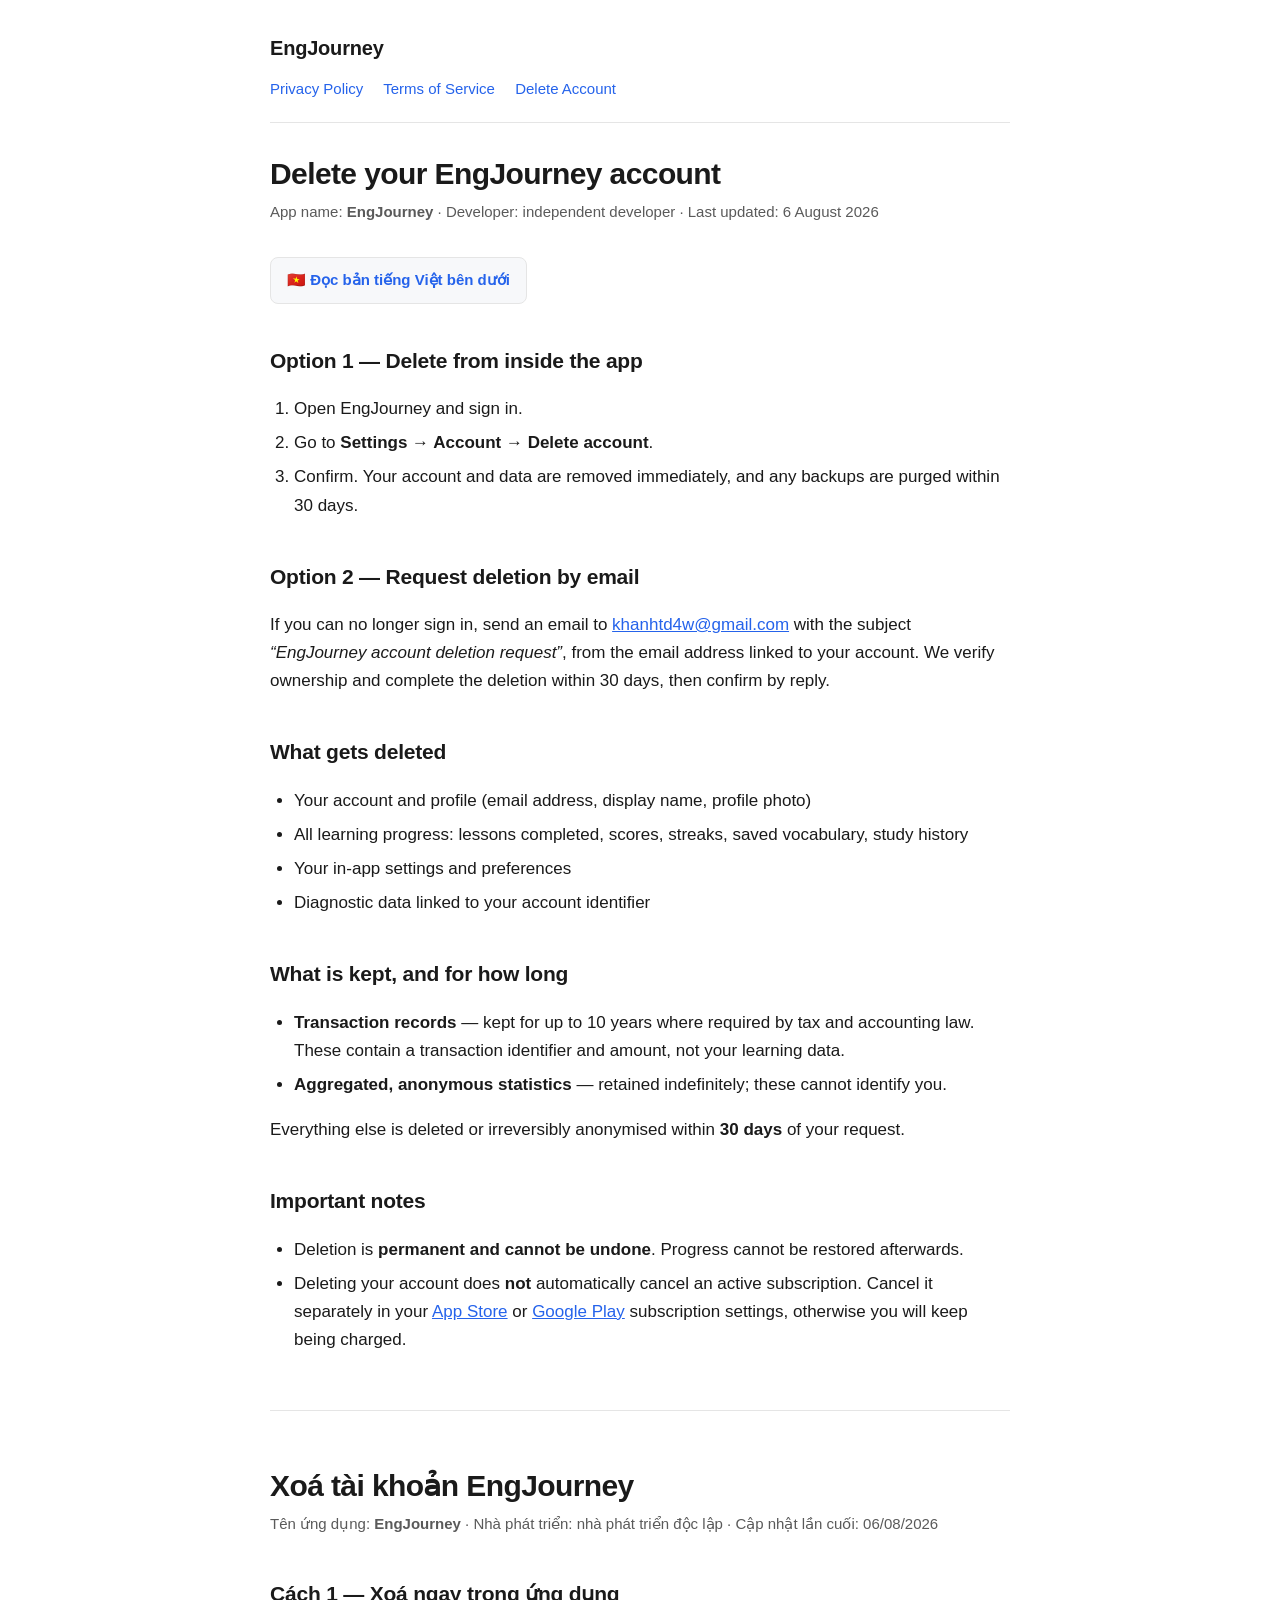
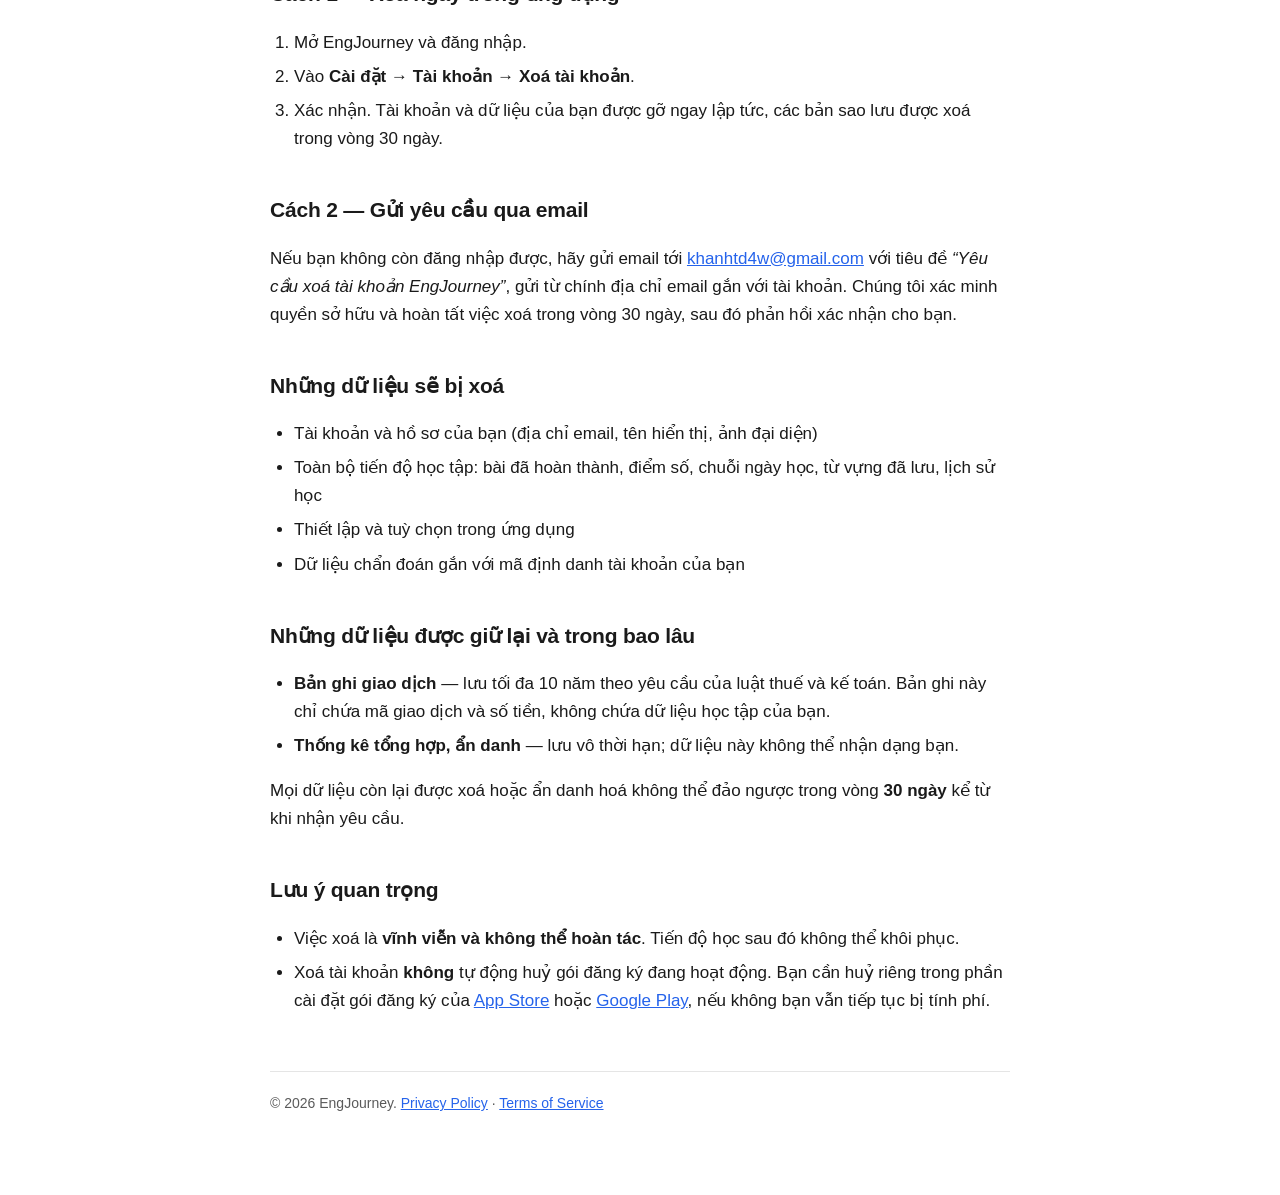
==== delete-account.html @ 6adb0920 "Add EngJourney legal pages (privacy, terms, account deletion)" ====
<!DOCTYPE html>
<html lang="en">
<head>
<meta charset="utf-8">
<meta name="viewport" content="width=device-width, initial-scale=1">
<title>Delete Your Account — EngJourney</title>
<link rel="stylesheet" href="style.css">
</head>
<body>
<div class="wrap">

<header>
  <a class="brand" href="index.html">EngJourney</a>
  <nav>
    <a href="privacy.html">Privacy Policy</a>
    <a href="terms.html">Terms of Service</a>
    <a href="delete-account.html">Delete Account</a>
  </nav>
</header>

<h1>Delete your EngJourney account</h1>
<p class="meta">App name: <strong>EngJourney</strong> &middot; Developer: independent developer &middot; Last updated: 6 August 2026</p>

<div class="lang-switch">🇻🇳 <a href="#vi">Đọc bản tiếng Việt bên dưới</a></div>

<h2>Option 1 — Delete from inside the app</h2>
<ol>
  <li>Open EngJourney and sign in.</li>
  <li>Go to <strong>Settings → Account → Delete account</strong>.</li>
  <li>Confirm. Your account and data are removed immediately, and any backups are purged within 30 days.</li>
</ol>

<h2>Option 2 — Request deletion by email</h2>
<p>If you can no longer sign in, send an email to <a href="mailto:khanhtd4w@gmail.com?subject=EngJourney%20account%20deletion%20request">khanhtd4w@gmail.com</a> with the subject <em>“EngJourney account deletion request”</em>, from the email address linked to your account. We verify ownership and complete the deletion within 30 days, then confirm by reply.</p>

<h2>What gets deleted</h2>
<ul>
  <li>Your account and profile (email address, display name, profile photo)</li>
  <li>All learning progress: lessons completed, scores, streaks, saved vocabulary, study history</li>
  <li>Your in-app settings and preferences</li>
  <li>Diagnostic data linked to your account identifier</li>
</ul>

<h2>What is kept, and for how long</h2>
<ul>
  <li><strong>Transaction records</strong> — kept for up to 10 years where required by tax and accounting law. These contain a transaction identifier and amount, not your learning data.</li>
  <li><strong>Aggregated, anonymous statistics</strong> — retained indefinitely; these cannot identify you.</li>
</ul>
<p>Everything else is deleted or irreversibly anonymised within <strong>30 days</strong> of your request.</p>

<h2>Important notes</h2>
<ul>
  <li>Deletion is <strong>permanent and cannot be undone</strong>. Progress cannot be restored afterwards.</li>
  <li>Deleting your account does <strong>not</strong> automatically cancel an active subscription. Cancel it separately in your <a href="https://support.apple.com/en-us/HT202039" target="_blank" rel="noopener">App Store</a> or <a href="https://support.google.com/googleplay/answer/7018481" target="_blank" rel="noopener">Google Play</a> subscription settings, otherwise you will keep being charged.</li>
</ul>

<hr>

<h1 id="vi">Xoá tài khoản EngJourney</h1>
<p class="meta">Tên ứng dụng: <strong>EngJourney</strong> &middot; Nhà phát triển: nhà phát triển độc lập &middot; Cập nhật lần cuối: 06/08/2026</p>

<h2>Cách 1 — Xoá ngay trong ứng dụng</h2>
<ol>
  <li>Mở EngJourney và đăng nhập.</li>
  <li>Vào <strong>Cài đặt → Tài khoản → Xoá tài khoản</strong>.</li>
  <li>Xác nhận. Tài khoản và dữ liệu của bạn được gỡ ngay lập tức, các bản sao lưu được xoá trong vòng 30 ngày.</li>
</ol>

<h2>Cách 2 — Gửi yêu cầu qua email</h2>
<p>Nếu bạn không còn đăng nhập được, hãy gửi email tới <a href="mailto:khanhtd4w@gmail.com?subject=Yeu%20cau%20xoa%20tai%20khoan%20EngJourney">khanhtd4w@gmail.com</a> với tiêu đề <em>“Yêu cầu xoá tài khoản EngJourney”</em>, gửi từ chính địa chỉ email gắn với tài khoản. Chúng tôi xác minh quyền sở hữu và hoàn tất việc xoá trong vòng 30 ngày, sau đó phản hồi xác nhận cho bạn.</p>

<h2>Những dữ liệu sẽ bị xoá</h2>
<ul>
  <li>Tài khoản và hồ sơ của bạn (địa chỉ email, tên hiển thị, ảnh đại diện)</li>
  <li>Toàn bộ tiến độ học tập: bài đã hoàn thành, điểm số, chuỗi ngày học, từ vựng đã lưu, lịch sử học</li>
  <li>Thiết lập và tuỳ chọn trong ứng dụng</li>
  <li>Dữ liệu chẩn đoán gắn với mã định danh tài khoản của bạn</li>
</ul>

<h2>Những dữ liệu được giữ lại và trong bao lâu</h2>
<ul>
  <li><strong>Bản ghi giao dịch</strong> — lưu tối đa 10 năm theo yêu cầu của luật thuế và kế toán. Bản ghi này chỉ chứa mã giao dịch và số tiền, không chứa dữ liệu học tập của bạn.</li>
  <li><strong>Thống kê tổng hợp, ẩn danh</strong> — lưu vô thời hạn; dữ liệu này không thể nhận dạng bạn.</li>
</ul>
<p>Mọi dữ liệu còn lại được xoá hoặc ẩn danh hoá không thể đảo ngược trong vòng <strong>30 ngày</strong> kể từ khi nhận yêu cầu.</p>

<h2>Lưu ý quan trọng</h2>
<ul>
  <li>Việc xoá là <strong>vĩnh viễn và không thể hoàn tác</strong>. Tiến độ học sau đó không thể khôi phục.</li>
  <li>Xoá tài khoản <strong>không</strong> tự động huỷ gói đăng ký đang hoạt động. Bạn cần huỷ riêng trong phần cài đặt gói đăng ký của <a href="https://support.apple.com/vi-vn/HT202039" target="_blank" rel="noopener">App Store</a> hoặc <a href="https://support.google.com/googleplay/answer/7018481?hl=vi" target="_blank" rel="noopener">Google Play</a>, nếu không bạn vẫn tiếp tục bị tính phí.</li>
</ul>

<footer>
  © 2026 EngJourney. <a href="privacy.html">Privacy Policy</a> · <a href="terms.html">Terms of Service</a>
</footer>

</div>
</body>
</html>
---- style.css ----
:root {
  --bg: #ffffff;
  --fg: #1a1a1a;
  --muted: #5a5a5a;
  --accent: #2563eb;
  --border: #e5e5e5;
  --card: #f7f8fa;
}

@media (prefers-color-scheme: dark) {
  :root {
    --bg: #121316;
    --fg: #e8e8ea;
    --muted: #a0a0a8;
    --accent: #7aa2f7;
    --border: #2a2c31;
    --card: #1a1c20;
  }
}

* { box-sizing: border-box; }

body {
  margin: 0;
  padding: 0;
  background: var(--bg);
  color: var(--fg);
  font-family: -apple-system, BlinkMacSystemFont, "Segoe UI", Roboto, "Helvetica Neue", Arial, sans-serif;
  line-height: 1.65;
  font-size: 17px;
  -webkit-text-size-adjust: 100%;
}

.wrap {
  max-width: 780px;
  margin: 0 auto;
  padding: 32px 20px 80px;
}

header {
  border-bottom: 1px solid var(--border);
  padding-bottom: 20px;
  margin-bottom: 32px;
}

.brand {
  font-weight: 700;
  font-size: 20px;
  letter-spacing: -0.01em;
  text-decoration: none;
  color: var(--fg);
}

nav {
  margin-top: 12px;
  font-size: 15px;
}

nav a {
  color: var(--accent);
  text-decoration: none;
  margin-right: 16px;
}

nav a:hover { text-decoration: underline; }

h1 {
  font-size: 30px;
  line-height: 1.25;
  letter-spacing: -0.02em;
  margin: 0 0 8px;
}

h2 {
  font-size: 21px;
  margin: 40px 0 12px;
  letter-spacing: -0.01em;
}

h3 {
  font-size: 17px;
  margin: 24px 0 8px;
}

.meta {
  color: var(--muted);
  font-size: 15px;
  margin: 0 0 8px;
}

.lang-switch {
  display: inline-block;
  margin: 24px 0 0;
  padding: 10px 16px;
  background: var(--card);
  border: 1px solid var(--border);
  border-radius: 8px;
  font-size: 15px;
}

.lang-switch a { color: var(--accent); text-decoration: none; font-weight: 600; }

table {
  width: 100%;
  border-collapse: collapse;
  margin: 16px 0;
  font-size: 15px;
  display: block;
  overflow-x: auto;
}

th, td {
  border: 1px solid var(--border);
  padding: 10px 12px;
  text-align: left;
  vertical-align: top;
}

th { background: var(--card); font-weight: 600; }

ul, ol { padding-left: 24px; }
li { margin: 6px 0; }

a { color: var(--accent); }

code {
  background: var(--card);
  padding: 2px 6px;
  border-radius: 4px;
  font-size: 90%;
}

hr {
  border: 0;
  border-top: 1px solid var(--border);
  margin: 56px 0;
}

footer {
  margin-top: 56px;
  padding-top: 20px;
  border-top: 1px solid var(--border);
  color: var(--muted);
  font-size: 14px;
}
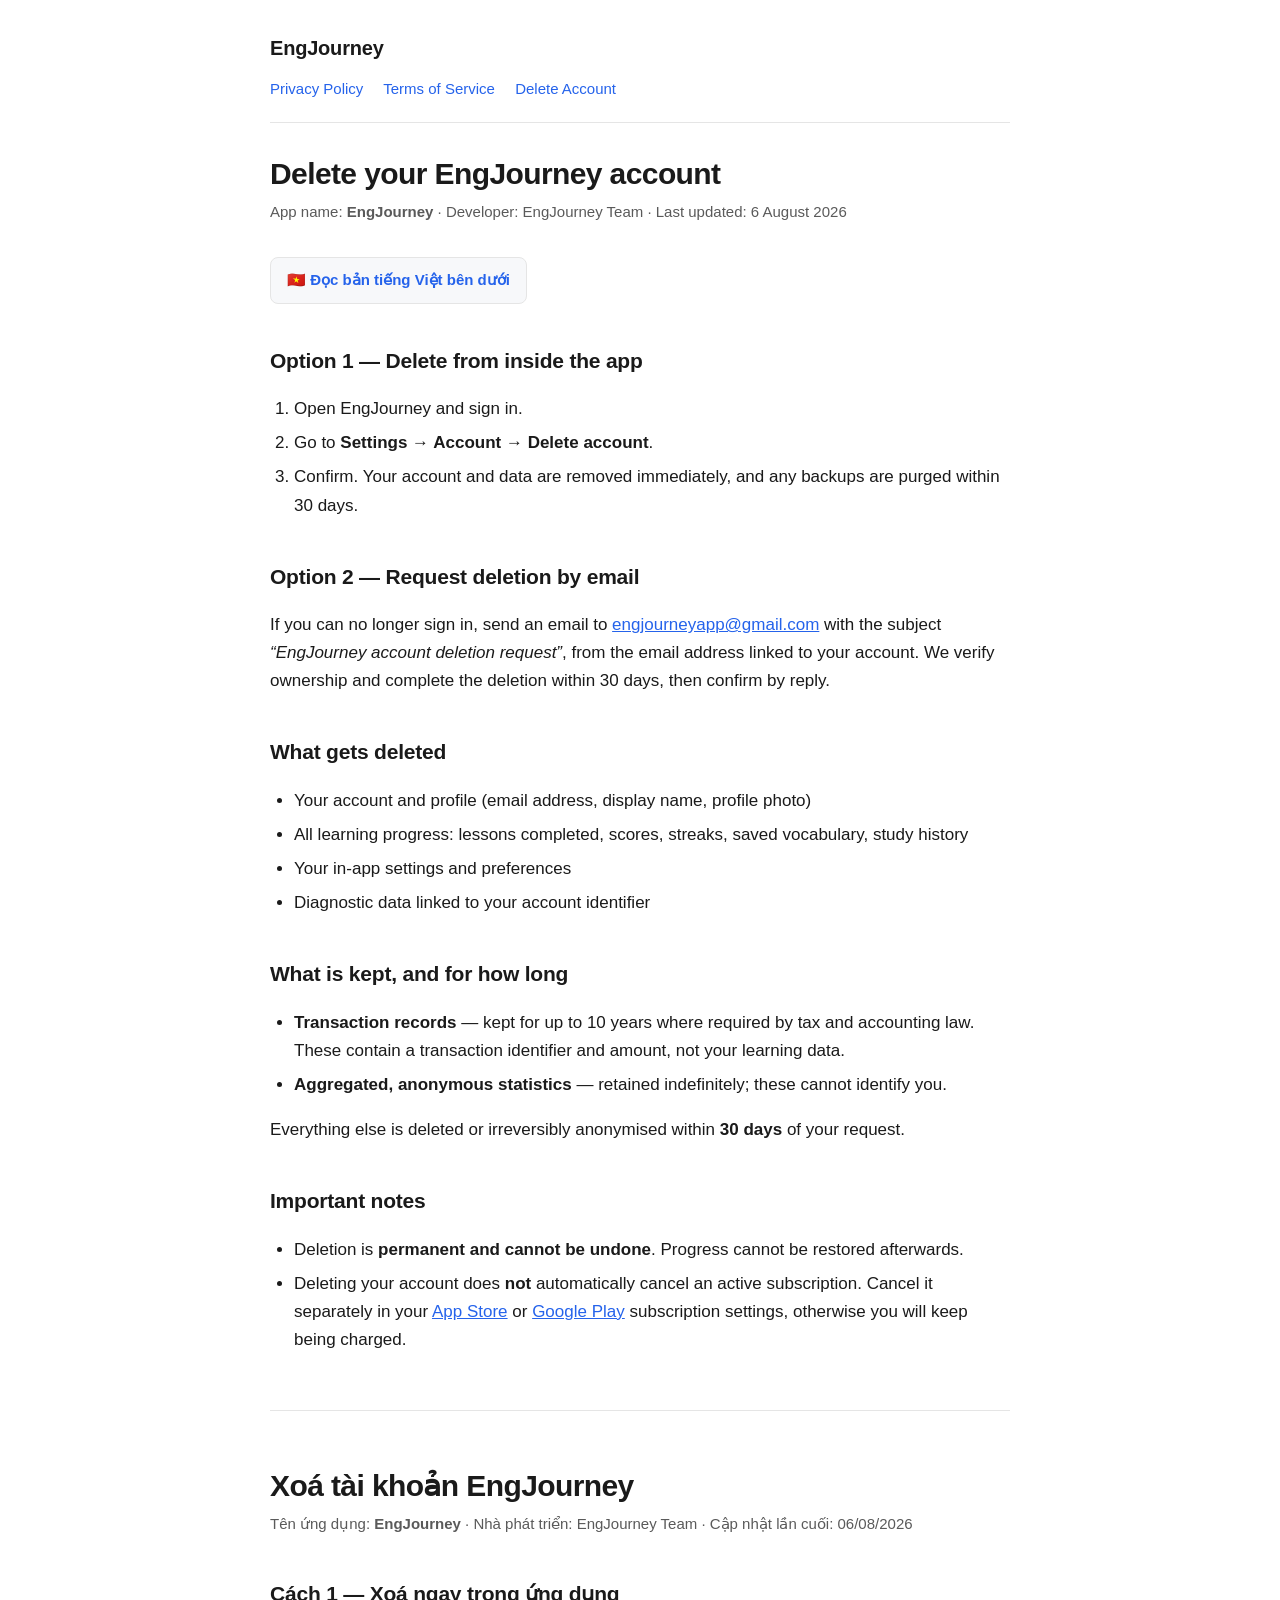
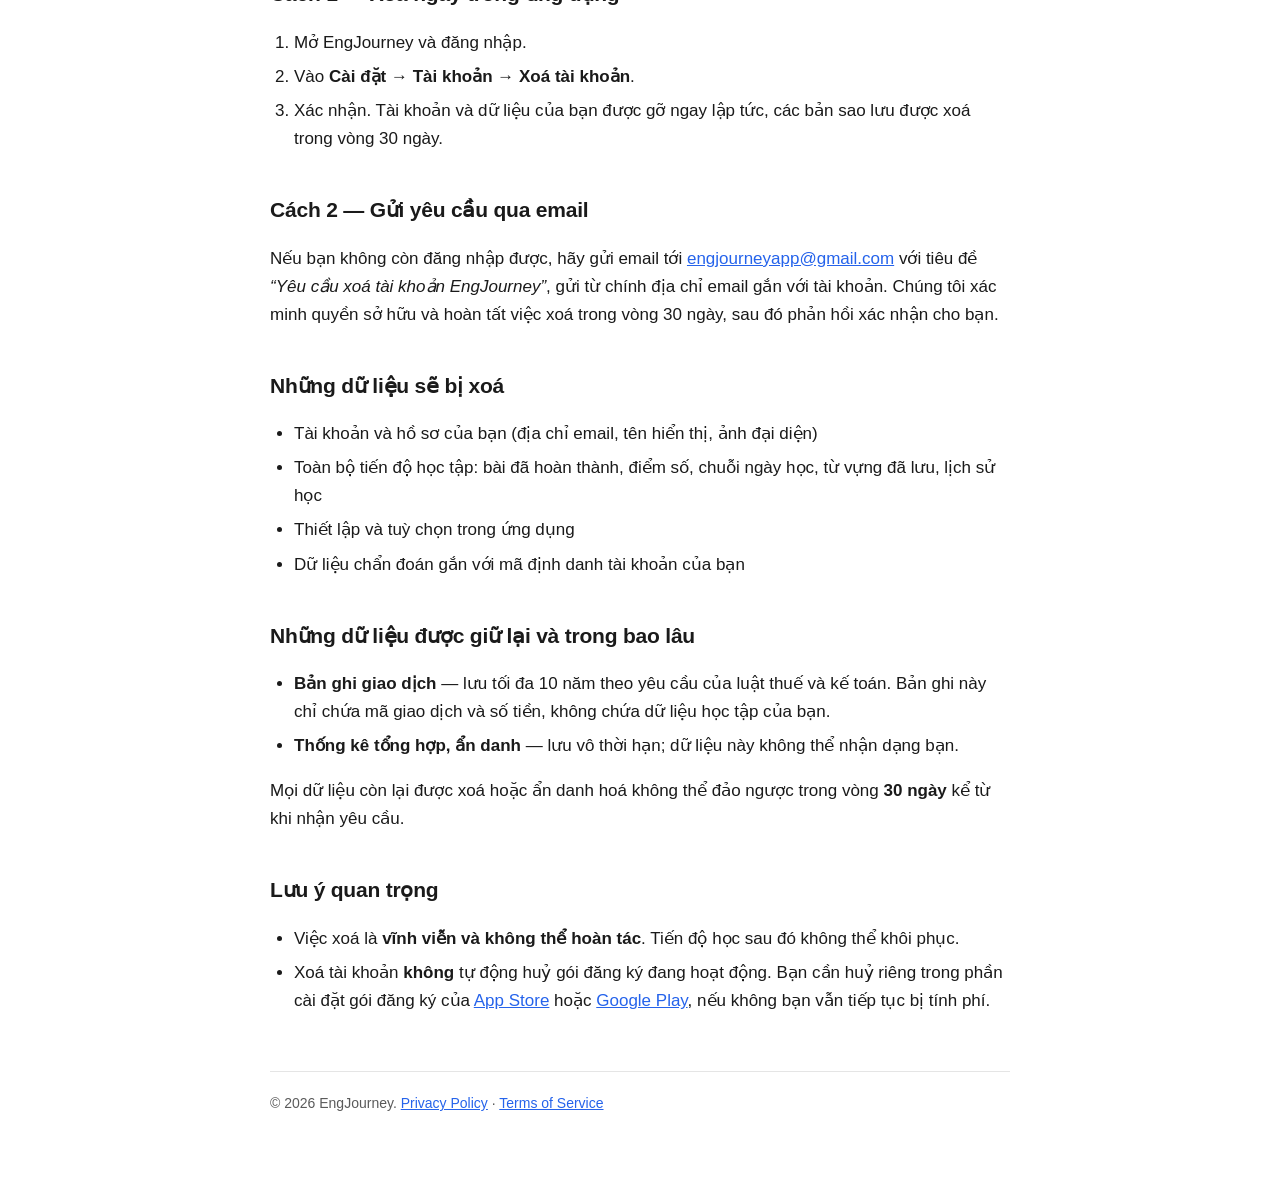
==== commit 29b39ae2: "Use EngJourney Team branding and engjourneyapp@gmail.com as contact" ====
--- a/delete-account.html
+++ b/delete-account.html
@@ -19,7 +19,7 @@
 </header>
 
 <h1>Delete your EngJourney account</h1>
-<p class="meta">App name: <strong>EngJourney</strong> &middot; Developer: independent developer &middot; Last updated: 6 August 2026</p>
+<p class="meta">App name: <strong>EngJourney</strong> &middot; Developer: EngJourney Team &middot; Last updated: 6 August 2026</p>
 
 <div class="lang-switch">🇻🇳 <a href="#vi">Đọc bản tiếng Việt bên dưới</a></div>
 
@@ -31,7 +31,7 @@
 </ol>
 
 <h2>Option 2 — Request deletion by email</h2>
-<p>If you can no longer sign in, send an email to <a href="mailto:khanhtd4w@gmail.com?subject=EngJourney%20account%20deletion%20request">khanhtd4w@gmail.com</a> with the subject <em>“EngJourney account deletion request”</em>, from the email address linked to your account. We verify ownership and complete the deletion within 30 days, then confirm by reply.</p>
+<p>If you can no longer sign in, send an email to <a href="mailto:engjourneyapp@gmail.com?subject=EngJourney%20account%20deletion%20request">engjourneyapp@gmail.com</a> with the subject <em>“EngJourney account deletion request”</em>, from the email address linked to your account. We verify ownership and complete the deletion within 30 days, then confirm by reply.</p>
 
 <h2>What gets deleted</h2>
 <ul>
@@ -57,7 +57,7 @@
 <hr>
 
 <h1 id="vi">Xoá tài khoản EngJourney</h1>
-<p class="meta">Tên ứng dụng: <strong>EngJourney</strong> &middot; Nhà phát triển: nhà phát triển độc lập &middot; Cập nhật lần cuối: 06/08/2026</p>
+<p class="meta">Tên ứng dụng: <strong>EngJourney</strong> &middot; Nhà phát triển: EngJourney Team &middot; Cập nhật lần cuối: 06/08/2026</p>
 
 <h2>Cách 1 — Xoá ngay trong ứng dụng</h2>
 <ol>
@@ -67,7 +67,7 @@
 </ol>
 
 <h2>Cách 2 — Gửi yêu cầu qua email</h2>
-<p>Nếu bạn không còn đăng nhập được, hãy gửi email tới <a href="mailto:khanhtd4w@gmail.com?subject=Yeu%20cau%20xoa%20tai%20khoan%20EngJourney">khanhtd4w@gmail.com</a> với tiêu đề <em>“Yêu cầu xoá tài khoản EngJourney”</em>, gửi từ chính địa chỉ email gắn với tài khoản. Chúng tôi xác minh quyền sở hữu và hoàn tất việc xoá trong vòng 30 ngày, sau đó phản hồi xác nhận cho bạn.</p>
+<p>Nếu bạn không còn đăng nhập được, hãy gửi email tới <a href="mailto:engjourneyapp@gmail.com?subject=Yeu%20cau%20xoa%20tai%20khoan%20EngJourney">engjourneyapp@gmail.com</a> với tiêu đề <em>“Yêu cầu xoá tài khoản EngJourney”</em>, gửi từ chính địa chỉ email gắn với tài khoản. Chúng tôi xác minh quyền sở hữu và hoàn tất việc xoá trong vòng 30 ngày, sau đó phản hồi xác nhận cho bạn.</p>
 
 <h2>Những dữ liệu sẽ bị xoá</h2>
 <ul>
